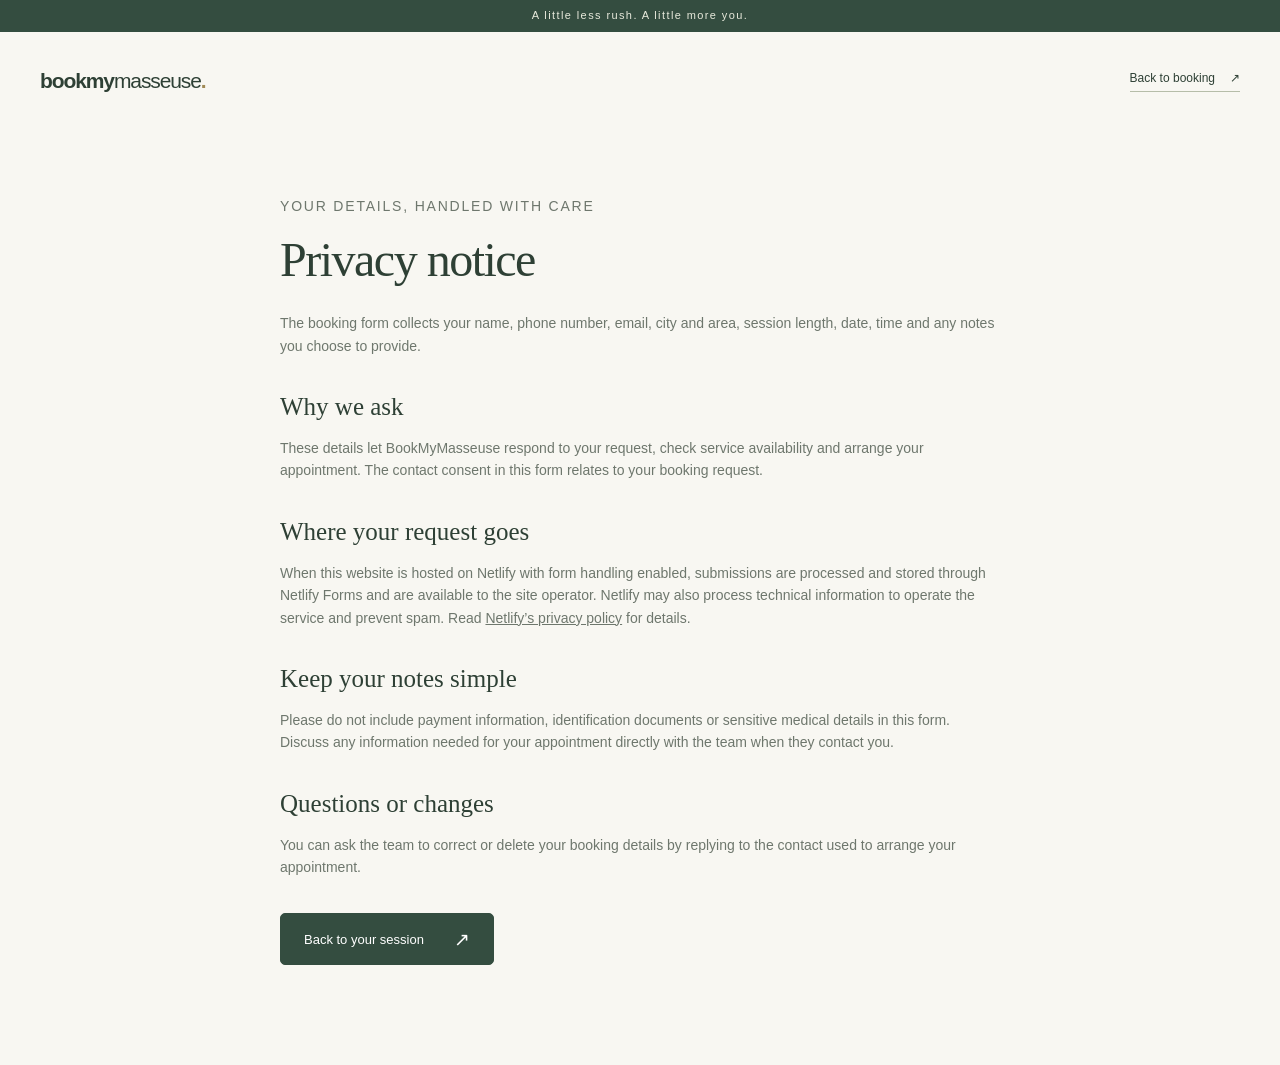
==== privacy.html @ 455a2125 "Initial commit via Netlify [skip ci]" ====
<!doctype html>
<html lang="en"><head><meta charset="utf-8"><meta name="viewport" content="width=device-width, initial-scale=1"><meta name="theme-color" content="#344d40"><meta name="description" content="How BookMyMasseuse uses the details in your booking request."><title>Privacy notice — BookMyMasseuse</title><link rel="icon" href="assets/favicon.svg" type="image/svg+xml"><link rel="stylesheet" href="styles.css"></head><body><div class="announcement">A little less rush. A little more you.</div><header class="site-header"><a class="brand" href="./">bookmy<span class="brand-light">masseuse</span><span class="brand-dot">.</span></a><a class="text-link" href="./#booking">Back to booking <span aria-hidden="true">↗</span></a></header><main class="legal-page container"><p class="eyebrow">YOUR DETAILS, HANDLED WITH CARE</p><h1>Privacy notice</h1><p>The booking form collects your name, phone number, email, city and area, session length, date, time and any notes you choose to provide.</p><h2>Why we ask</h2><p>These details let BookMyMasseuse respond to your request, check service availability and arrange your appointment. The contact consent in this form relates to your booking request.</p><h2>Where your request goes</h2><p>When this website is hosted on Netlify with form handling enabled, submissions are processed and stored through Netlify Forms and are available to the site operator. Netlify may also process technical information to operate the service and prevent spam. Read <a href="https://www.netlify.com/privacy/" target="_blank" rel="noopener noreferrer" style="text-decoration:underline">Netlify’s privacy policy</a> for details.</p><h2>Keep your notes simple</h2><p>Please do not include payment information, identification documents or sensitive medical details in this form. Discuss any information needed for your appointment directly with the team when they contact you.</p><h2>Questions or changes</h2><p>You can ask the team to correct or delete your booking details by replying to the contact used to arrange your appointment.</p><a class="button" href="./#booking">Back to your session <span aria-hidden="true">↗</span></a></main></body></html>
---- styles.css ----
@charset "UTF-8";
:root{--cream:#f8f7f2;--paper:#fffefa;--ink:#2e4035;--green:#344d40;--muted:#6e776d;--line:#dce0d5;--sage:#e8eddf;--serif:Georgia,'Times New Roman',serif;--sans:Arial,Helvetica,sans-serif}
*{box-sizing:border-box}html{scroll-behavior:smooth;scroll-padding-top:100px}body{margin:0;background:var(--cream);color:var(--ink);font-family:var(--sans);font-size:15px;line-height:1.6;-webkit-font-smoothing:antialiased}a{color:inherit}button,input,select,textarea{font:inherit}button,a,input,select,textarea,summary{-webkit-tap-highlight-color:transparent}button{cursor:pointer}img{max-width:100%;display:block}a{text-decoration:none}button:focus-visible,a:focus-visible,summary:focus-visible{outline:3px solid #9c662f;outline-offset:5px}input:focus-visible,select:focus-visible,textarea:focus-visible{outline:2px solid #758a6a;outline-offset:2px}h1,h2,h3,p{margin:0}h1,h2,h3{font-weight:400}h1,h2{font-family:var(--serif)}em{font-weight:400}::selection{background:#d7dfc9}.container{width:min(1200px,calc(100% - 96px));margin-inline:auto}.announcement{background:var(--green);color:#e8eadc;text-align:center;font-size:11px;letter-spacing:1.4px;padding:7px 20px}.site-header{width:min(1320px,calc(100% - 80px));margin:auto;height:98px;display:flex;align-items:center;justify-content:space-between;gap:24px}.brand{display:flex;align-items:center;font-size:21px;font-weight:600;letter-spacing:-1.1px;white-space:nowrap}.brand-mark{width:33px;height:39px;margin-right:11px}.brand-light{font-weight:400}.brand-dot{color:#a08a56}.site-header nav{display:flex;align-items:center;gap:31px}.site-header nav>a:not(.button){font-size:13px}.site-header nav>a:not(.button):hover,.site-footer a:hover{text-decoration:underline;text-underline-offset:6px}.button{display:inline-flex;align-items:center;justify-content:space-between;gap:30px;min-height:52px;padding:14px 23px;background:var(--green);color:white;border:1px solid var(--green);border-radius:5px;font-size:13px;font-weight:500;line-height:1.5;transition:background .2s,transform .2s}.button:hover{background:#223a2d;transform:translateY(-2px)}.button:disabled{opacity:.7;cursor:wait;transform:none}.button span{font-size:19px;font-weight:400;line-height:1}.button-small{min-height:44px;padding:10px 18px;gap:22px}.menu-toggle{display:none}.hero{display:grid;grid-template-columns:1.06fr 1fr;gap:70px;align-items:center;padding-top:32px;padding-bottom:66px}.eyebrow{font-size:10px;font-weight:500;letter-spacing:1.8px;line-height:1.6}.hero-copy>.eyebrow{display:flex;align-items:center;gap:12px}.little-line{height:1px;background:#9b9f84;width:24px}.hero h1{font-size:clamp(55px,5.6vw,80px);line-height:1.08;letter-spacing:-3px;margin:25px 0 25px}.hero h1 em{color:#7d8c68}.hero-description{max-width:370px;color:var(--muted);font-size:15px;line-height:1.85}.hero-actions{display:flex;align-items:center;gap:26px;margin-top:31px}.text-link{display:inline-flex;align-items:center;gap:15px;font-size:12px;border-bottom:1px solid #b6bda9;padding-bottom:3px}.text-link:hover{border-color:var(--ink)}.hero-notes{display:flex;gap:19px;margin-top:31px;color:var(--muted);font-size:10px}.hero-notes>span{display:flex;align-items:center;gap:4px}.hero-notes svg{width:17px;height:17px}.hero-visual{position:relative;padding:9px 0 0 20px}.image-frame{height:482px;overflow:hidden;border-radius:220px 220px 10px 10px;background:#c3b7a4}.image-frame img{width:100%;height:100%;object-fit:cover;object-position:56% center;filter:saturate(.65)}.calm-badge{position:absolute;left:-23px;bottom:66px;background:#edf0e3;border:6px solid var(--cream);border-radius:80px;width:137px;height:137px;display:flex;flex-direction:column;align-items:center;justify-content:center;transform:rotate(-9deg);text-align:center}.calm-badge svg{width:28px;height:30px;margin-bottom:4px}.calm-badge span{font-family:var(--serif);font-size:16px;line-height:1.2}.photo-caption{display:flex;align-items:center;justify-content:flex-end;gap:9px;font-size:8px;letter-spacing:1.8px;padding-top:15px}.caption-dot{width:5px;height:5px;border-radius:100%;background:#a08a56}.benefits{border-top:1px solid var(--line);border-bottom:1px solid var(--line);background:#f2f3eb}.benefits-inner{display:flex;justify-content:space-between;align-items:center;gap:20px;min-height:79px}.benefits-inner>span{font-family:var(--serif);font-size:17px}.benefits p{font-size:11px;display:flex;gap:12px;align-items:center}.benefits p>span{font-size:23px;color:#8b9678}.section{padding-block:88px}.section-heading{display:flex;align-items:flex-end;justify-content:space-between;gap:24px;margin-bottom:35px}.section-heading h2,.how-intro h2,.faq-section h2{font-size:39px;line-height:1.2;letter-spacing:-1.3px;margin-top:12px}.section-heading>p{color:var(--muted);font-size:12px;line-height:1.85}.how-section{background:#ecefe5;padding-block:65px}.how-layout{display:grid;grid-template-columns:1fr 1fr;gap:90px}.how-intro h2{margin:16px 0 30px}.steps article{display:flex;gap:25px;border-bottom:1px solid #d3dacb;padding:22px 0}.steps article:first-child{padding-top:0}.steps article:last-child{padding-bottom:0;border:0}.steps article>span{font-size:11px;color:#879178;padding-top:4px}.steps h3{font-size:16px;margin-bottom:5px}.steps p{font-size:12px;color:var(--muted);line-height:1.8;max-width:330px}.booking-layout{display:grid;grid-template-columns:330px 1fr;border:1px solid var(--line);border-radius:9px;overflow:hidden;background:var(--paper)}.booking-summary{padding:35px 30px;background:var(--green);color:#f6f5e9;display:flex;flex-direction:column;justify-content:space-between}.summary-label{font-size:8px;letter-spacing:1.7px;color:#c8d0bc}.booking-summary h3{font-size:32px;font-family:var(--serif);line-height:1.2;margin-top:28px;letter-spacing:-.5px}.booking-summary>div>p:not(.summary-footnote){font-size:12px;color:#cdd6c8;margin-top:12px}.summary-rule{height:1px;background:#5c6d5d;margin:32px 0 22px}.booking-summary dl{margin:0}.booking-summary dl>div{display:flex;justify-content:space-between;gap:10px;font-size:12px;margin-bottom:16px}.booking-summary dt{color:#c3cebf}.booking-summary dd{margin:0;text-align:right}.booking-summary dl>div:last-child{border-top:1px solid #5c6d5d;padding-top:20px;margin-top:23px;align-items:center}.booking-summary dl>div:last-child dd{font-family:var(--serif);font-size:29px;line-height:1}.summary-footnote{font-size:10px;line-height:1.8;color:#c4cebf;margin-top:20px}.summary-bottom{display:flex;align-items:center;gap:14px;margin-top:50px}.summary-bottom>span{font-size:38px;color:#b7c4a5}.summary-bottom p{font-family:var(--serif);font-size:16px;line-height:1.5}#booking-form{padding:33px 35px}fieldset{border:0;padding:0;margin:0 0 28px;min-width:0}legend{padding:0;margin-bottom:18px;font-size:14px;width:100%;display:flex;align-items:center;gap:10px}legend>span{font-size:9px;border:1px solid #d8dfd0;border-radius:50%;width:24px;height:24px;display:inline-grid;place-items:center;color:#7a896c}.form-grid{display:grid;grid-template-columns:1fr 1fr;gap:18px}.field{display:flex;flex-direction:column;gap:6px;min-width:0}.field label{font-size:11px}.field label span{color:var(--muted)}.field input,.field select,.field textarea{width:100%;max-width:100%;border:1px solid #dce0d6;border-radius:4px;background:#fffefa;color:var(--ink);padding:11px 12px;font-size:12px;min-height:44px}.field input::placeholder,.field textarea::placeholder{color:#8b9086;opacity:1}.field textarea{resize:vertical;line-height:1.7}.field-full{grid-column:1/-1}.consent{display:flex;align-items:flex-start;gap:9px;color:var(--muted);font-size:10px;line-height:1.7}.consent input{accent-color:var(--green);margin:3px 0 0;min-width:15px;height:15px}.consent a{text-decoration:underline;text-underline-offset:2px}.form-submit{display:flex;align-items:center;justify-content:space-between;gap:18px;margin-top:22px}.form-submit>p{font-size:10px;color:var(--muted);line-height:1.6}.form-status{background:#f4ead8;color:#634921;border:1px solid #e6cda9;border-radius:4px;padding:12px;font-size:12px;line-height:1.7;margin-top:20px}.form-help{font-size:11px;color:var(--muted);margin-top:15px}.hidden,[hidden]{display:none!important}.faq-section{display:grid;grid-template-columns:1fr 1.65fr;gap:70px;padding-top:0}.faq-section>div>p:last-child{font-size:12px;color:var(--muted);margin-top:18px}.faqs details{border-bottom:1px solid var(--line)}.faqs details:first-child{border-top:1px solid var(--line)}summary{list-style:none;cursor:pointer;font-size:13px;padding:20px 30px 20px 0;position:relative}summary::-webkit-details-marker{display:none}summary:after{content:'+';position:absolute;right:4px;top:15px;font-size:23px;font-weight:300;color:#7b886e}details[open] summary:after{content:'−'}.faqs details p{font-size:12px;color:var(--muted);line-height:1.9;padding:0 26px 20px 0;max-width:570px}.closing{text-align:center;background:#e6ebdc;padding:62px 24px}.closing h2{font-size:52px;letter-spacing:-1.7px;margin:12px 0 25px}.closing h2 em{color:#738663}.button-cream{background:transparent;color:var(--green);border-color:#a4b296}.button-cream:hover{background:var(--green);color:white}.site-footer{padding-block:35px;display:flex;justify-content:space-between;align-items:center;gap:20px}.site-footer .brand{font-size:17px}.site-footer p{font-family:var(--serif);font-size:15px;color:var(--muted)}.site-footer>div{display:flex;gap:22px;font-size:9px;color:var(--muted)}.skip-link{position:absolute;left:16px;top:-100px;z-index:10;background:var(--paper);padding:12px}.skip-link:focus{top:12px}.legal-page{max-width:720px;padding:65px 0 100px}.legal-page h1{font-size:48px;line-height:1.15;margin:15px 0 25px;letter-spacing:-1.5px}.legal-page h2{font-size:25px;margin:30px 0 10px}.legal-page p{font-size:14px;color:var(--muted);margin-bottom:15px}.legal-page .button{margin-top:20px}.success-symbol{height:65px;width:65px;display:grid;place-items:center;background:var(--sage);border-radius:50%;font-size:30px;margin-bottom:30px}
@media(min-width:1500px){.hero{padding-top:45px;padding-bottom:80px}.image-frame{height:530px}.hero h1{font-size:84px}}
@media(max-width:1100px){.container{width:calc(100% - 64px)}.hero{gap:35px}.hero h1{font-size:64px}.hero-actions{gap:18px;flex-wrap:wrap}.image-frame{height:450px}.booking-layout{grid-template-columns:285px 1fr}.booking-summary{padding:30px 25px}#booking-form{padding:30px 25px}.how-layout{gap:50px}.benefits-inner>span{font-size:15px}.benefits p{font-size:10px;gap:6px}.site-header nav{gap:22px}.site-footer{flex-wrap:wrap}.hero-notes{gap:10px;font-size:9px}}
@media(max-width:800px){.container{width:calc(100% - 40px)}.site-header{width:calc(100% - 40px);height:80px}.brand{font-size:19px}.brand-mark{width:29px;margin-right:8px}.menu-toggle{display:flex;flex-direction:column;justify-content:center;gap:6px;width:42px;height:42px;padding:9px;border:1px solid #d0d9c8;border-radius:5px;background:transparent}.menu-toggle span{display:block;width:22px;height:1px;background:var(--green)}.site-header nav{display:none;position:absolute;left:20px;right:20px;top:104px;z-index:5;background:var(--paper);border:1px solid var(--line);border-radius:6px;padding:22px;box-shadow:0 12px 30px #2e403514;align-items:stretch}.site-header nav.open{display:flex;flex-direction:column;gap:20px}.hero{gap:25px;padding-top:18px;padding-bottom:40px}.hero h1{font-size:52px;letter-spacing:-2px;margin:20px 0}.hero-description{font-size:13px}.hero-actions{margin-top:24px;gap:18px}.hero-actions .button{padding:12px 16px;gap:20px;min-height:48px;font-size:12px}.hero-actions .text-link{font-size:11px}.hero-notes{flex-direction:column;gap:6px;margin-top:20px}.image-frame{height:400px}.hero-visual{padding-left:5px}.calm-badge{width:110px;height:110px;left:-12px;bottom:50px}.calm-badge span{font-size:14px}.photo-caption{font-size:6px;letter-spacing:1.2px}.benefits-inner{display:grid;grid-template-columns:1fr 1fr;padding-block:18px;gap:7px 20px}.benefits-inner>span{font-size:16px}.section{padding-block:60px}.section-heading h2,.how-intro h2,.faq-section h2{font-size:33px}.section-heading>p{font-size:11px}.how-layout{grid-template-columns:1fr;gap:34px}.how-intro h2 br{display:none}.how-intro h2{margin-bottom:20px}.steps p{max-width:none}.how-section{padding-block:50px}.booking-heading{display:block}.booking-heading>p{margin-top:15px}.booking-heading>p br{display:none}.booking-layout{grid-template-columns:1fr}.booking-summary{padding:27px;display:block}.booking-summary h3{margin-top:13px;font-size:29px}.booking-summary .summary-rule{margin:20px 0}.booking-summary dl{display:flex;gap:25px;justify-content:space-between;flex-wrap:wrap}.booking-summary dl>div{display:block;margin:0}.booking-summary dd{text-align:left;margin-top:5px}.booking-summary dl>div:last-child{margin:0;padding:0;border:0}.booking-summary dl>div:last-child dd{font-size:25px}.summary-footnote{max-width:480px;margin-top:20px}.summary-bottom{display:none}.faq-section{grid-template-columns:1fr 1.5fr;gap:30px;padding-top:0}.closing h2{font-size:42px}.site-footer p{display:none}}
@media(max-width:560px){.announcement{font-size:9px;padding:6px 10px}.hero{grid-template-columns:1fr;gap:30px;padding-top:22px}.hero h1{font-size:63px;max-width:400px}.hero-description{max-width:330px;font-size:14px}.hero-actions{flex-wrap:nowrap;gap:25px}.hero-notes{flex-direction:row;gap:16px;font-size:9px;margin-top:22px}.hero-visual{width:100%;padding:0 12px 0 26px;max-width:430px;margin:0 auto}.image-frame{height:360px;border-radius:180px 180px 8px 8px}.image-frame img{object-position:60% center}.calm-badge{left:0;bottom:50px;width:116px;height:116px}.photo-caption{font-size:7px}.benefits-inner{gap:10px 15px}.benefits-inner>span{font-size:15px;grid-column:1/-1;margin-bottom:5px}.benefits p{font-size:10px}.benefits p:last-child{grid-column:1/-1}.section-heading{display:block;margin-bottom:26px}.section-heading h2,.how-intro h2,.faq-section h2{font-size:34px}.section-heading>p{font-size:12px;margin-top:15px}.section-heading>p br{display:none}.how-intro .eyebrow{font-size:9px}.how-intro h2{line-height:1.25}.steps article{gap:18px}.booking-summary{padding:25px 22px}.booking-summary dl{gap:18px}.booking-summary dl>div{font-size:11px}.booking-summary dl>div:last-child dd{font-size:24px}#booking-form{padding:26px 21px}.form-grid{gap:16px 12px}.field input,.field select,.field textarea{font-size:16px;padding:11px 9px}.field label{font-size:10px}.field input::placeholder,.field textarea::placeholder{font-size:12px}.field:has(#name),.field:has(#email),.field:has(#phone),.field:has(#area){grid-column:1/-1}.consent{font-size:10px;gap:8px}.form-submit{align-items:stretch;flex-direction:column}.form-submit>p{display:none}.form-submit .button{width:100%}.faq-section{grid-template-columns:1fr;gap:25px}.faq-section>div>p:last-child br{display:none}.faqs summary{font-size:12px;padding-right:25px}.closing{padding:50px 20px}.closing .eyebrow{font-size:8px}.closing h2{font-size:37px}.site-footer{flex-direction:column;align-items:flex-start;gap:15px;padding-block:28px}.site-footer>div{justify-content:space-between;width:100%;font-size:9px}.legal-page{padding-top:35px}.legal-page h1{font-size:39px}}
@media(prefers-reduced-motion:reduce){html{scroll-behavior:auto}*,*:before,*:after{animation:none!important;transition:none!important}}

/* One signature massage, with photography taking the place of service cards. */
.signature-card{display:grid;grid-template-columns:1fr 1.05fr;background:#e9eddf;border:1px solid #dce1d4;border-radius:9px;overflow:hidden}
.signature-image{min-height:440px;position:relative;background:#d7dcd1}
.signature-image img{position:absolute;width:100%;height:100%;object-fit:cover;object-position:center 55%;filter:saturate(.65)}
.signature-copy{padding:45px 42px;align-self:center}
.signature-copy h3{font-family:var(--serif);font-size:43px;line-height:1.14;letter-spacing:-1.2px;margin:18px 0}
.signature-copy h3 em{color:#7d8c68}
.signature-copy>p:not(.eyebrow){font-size:13px;line-height:1.9;color:var(--muted);max-width:390px}
.signature-details{list-style:none;padding:0;margin:22px 0 28px;font-size:12px;color:#59684f}
.signature-details li{position:relative;padding-left:22px;margin:9px 0}
.signature-details li:before{content:'✓';position:absolute;left:0;color:#7d8c68}
.signature-booking{display:flex;gap:20px;justify-content:space-between;align-items:center;border-top:1px solid #cdd3c2;padding-top:25px}
.signature-booking>div{font-size:11px;white-space:nowrap}
.signature-booking strong{font-size:24px;font-weight:400;font-family:var(--serif)}
.signature-booking small{display:block;font-size:10px;color:var(--muted)}
.signature-booking .button{gap:20px;padding:13px 17px;font-size:12px}
.how-photo{width:100%;max-width:430px;height:190px;object-fit:cover;object-position:center 64%;border-radius:6px;margin-top:28px;filter:saturate(.65)}
.field input[readonly]{background:#f2f4ec;color:#53644c;cursor:default}
@media(max-width:1100px){.signature-copy{padding:32px 28px}.signature-copy h3{font-size:38px}.signature-booking{gap:14px;flex-wrap:wrap}}
@media(max-width:800px){.signature-copy{padding:30px 25px}.signature-copy h3{font-size:34px}.signature-image{min-height:470px}.how-photo{max-width:none;height:240px}.signature-booking .button{width:100%}}
@media(max-width:560px){.signature-card{grid-template-columns:1fr}.signature-image{min-height:300px}.signature-image img{object-position:center 57%}.signature-copy{padding:30px 24px}.signature-copy h3{font-size:38px}.signature-copy>p:not(.eyebrow){font-size:12px}.signature-details{font-size:11px}.signature-booking{gap:20px}.signature-booking .button{width:auto}.signature-booking strong{font-size:25px}.how-photo{height:205px}}
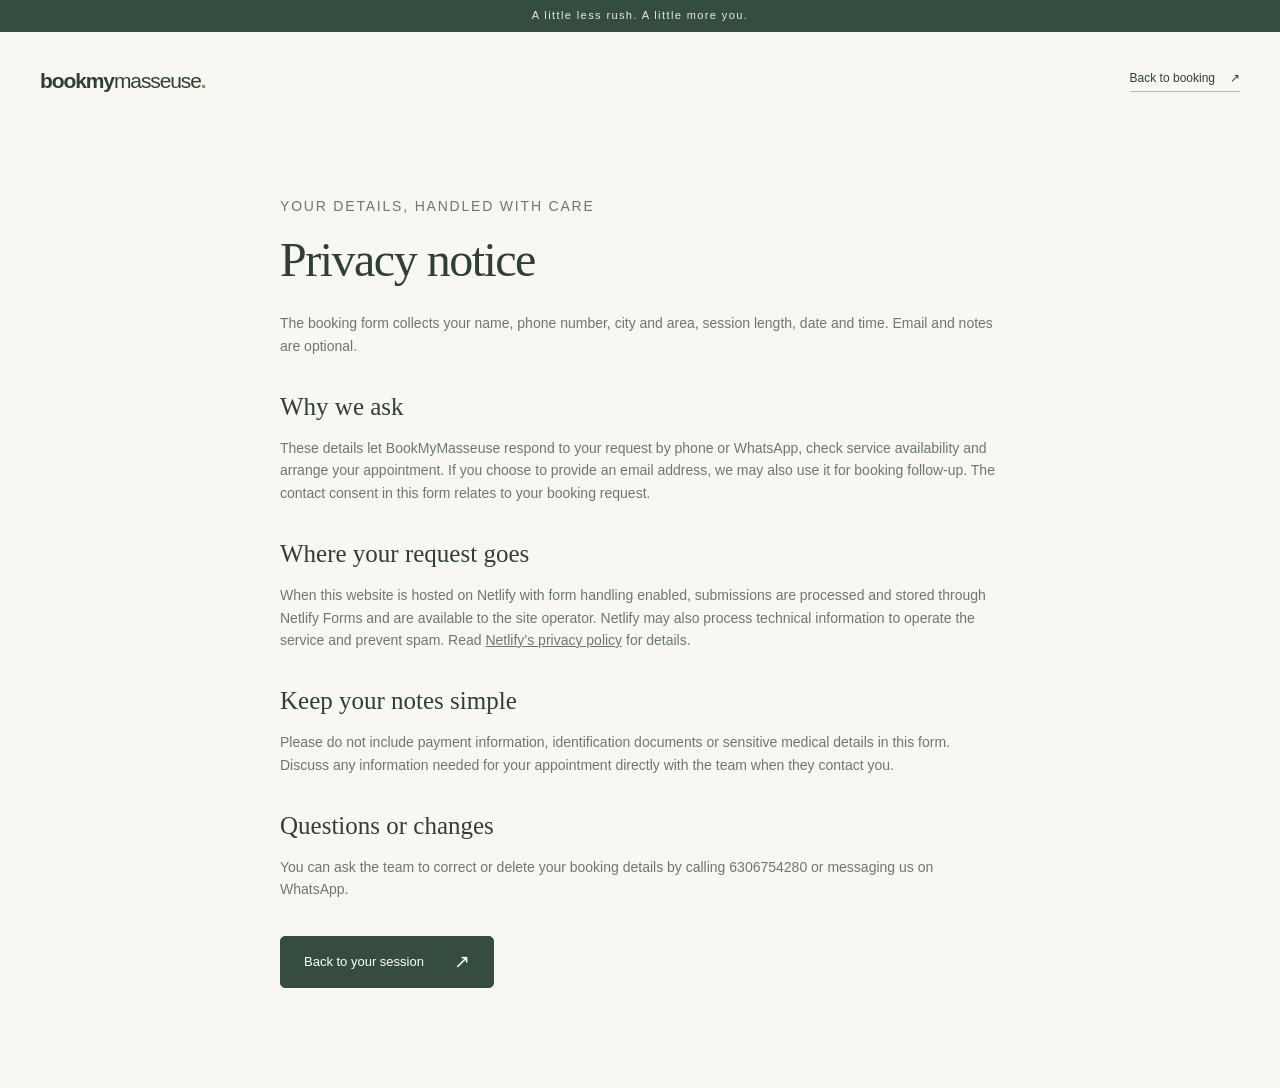
==== commit b9ff199d: "Simplify booking with review and direct support" ====
--- a/privacy.html
+++ b/privacy.html
@@ -1,2 +1,2 @@
 <!doctype html>
-<html lang="en"><head><meta charset="utf-8"><meta name="viewport" content="width=device-width, initial-scale=1"><meta name="theme-color" content="#344d40"><meta name="description" content="How BookMyMasseuse uses the details in your booking request."><title>Privacy notice — BookMyMasseuse</title><link rel="icon" href="assets/favicon.svg" type="image/svg+xml"><link rel="stylesheet" href="styles.css"></head><body><div class="announcement">A little less rush. A little more you.</div><header class="site-header"><a class="brand" href="./">bookmy<span class="brand-light">masseuse</span><span class="brand-dot">.</span></a><a class="text-link" href="./#booking">Back to booking <span aria-hidden="true">↗</span></a></header><main class="legal-page container"><p class="eyebrow">YOUR DETAILS, HANDLED WITH CARE</p><h1>Privacy notice</h1><p>The booking form collects your name, phone number, email, city and area, session length, date, time and any notes you choose to provide.</p><h2>Why we ask</h2><p>These details let BookMyMasseuse respond to your request, check service availability and arrange your appointment. The contact consent in this form relates to your booking request.</p><h2>Where your request goes</h2><p>When this website is hosted on Netlify with form handling enabled, submissions are processed and stored through Netlify Forms and are available to the site operator. Netlify may also process technical information to operate the service and prevent spam. Read <a href="https://www.netlify.com/privacy/" target="_blank" rel="noopener noreferrer" style="text-decoration:underline">Netlify’s privacy policy</a> for details.</p><h2>Keep your notes simple</h2><p>Please do not include payment information, identification documents or sensitive medical details in this form. Discuss any information needed for your appointment directly with the team when they contact you.</p><h2>Questions or changes</h2><p>You can ask the team to correct or delete your booking details by replying to the contact used to arrange your appointment.</p><a class="button" href="./#booking">Back to your session <span aria-hidden="true">↗</span></a></main></body></html>
+<html lang="en"><head><meta charset="utf-8"><meta name="viewport" content="width=device-width, initial-scale=1"><meta name="theme-color" content="#344d40"><meta name="description" content="How BookMyMasseuse uses the details in your booking request."><title>Privacy notice — BookMyMasseuse</title><link rel="icon" href="assets/favicon.svg" type="image/svg+xml"><link rel="stylesheet" href="styles.css?v=booking-review-1"></head><body><div class="announcement">A little less rush. A little more you.</div><header class="site-header"><a class="brand" href="./">bookmy<span class="brand-light">masseuse</span><span class="brand-dot">.</span></a><a class="text-link" href="./#booking">Back to booking <span aria-hidden="true">↗</span></a></header><main class="legal-page container"><p class="eyebrow">YOUR DETAILS, HANDLED WITH CARE</p><h1>Privacy notice</h1><p>The booking form collects your name, phone number, city and area, session length, date and time. Email and notes are optional.</p><h2>Why we ask</h2><p>These details let BookMyMasseuse respond to your request by phone or WhatsApp, check service availability and arrange your appointment. If you choose to provide an email address, we may also use it for booking follow-up. The contact consent in this form relates to your booking request.</p><h2>Where your request goes</h2><p>When this website is hosted on Netlify with form handling enabled, submissions are processed and stored through Netlify Forms and are available to the site operator. Netlify may also process technical information to operate the service and prevent spam. Read <a href="https://www.netlify.com/privacy/" target="_blank" rel="noopener noreferrer" style="text-decoration:underline">Netlify’s privacy policy</a> for details.</p><h2>Keep your notes simple</h2><p>Please do not include payment information, identification documents or sensitive medical details in this form. Discuss any information needed for your appointment directly with the team when they contact you.</p><h2>Questions or changes</h2><p>You can ask the team to correct or delete your booking details by calling <a href="tel:+916306754280">6306754280</a> or messaging us on <a href="https://wa.me/916306754280" target="_blank" rel="noopener noreferrer">WhatsApp</a>.</p><a class="button" href="./#booking">Back to your session <span aria-hidden="true">↗</span></a></main></body></html>
--- a/styles.css
+++ b/styles.css
@@ -28,3 +28,43 @@
 @media(max-width:1100px){.signature-copy{padding:32px 28px}.signature-copy h3{font-size:38px}.signature-booking{gap:14px;flex-wrap:wrap}}
 @media(max-width:800px){.signature-copy{padding:30px 25px}.signature-copy h3{font-size:34px}.signature-image{min-height:470px}.how-photo{max-width:none;height:240px}.signature-booking .button{width:100%}}
 @media(max-width:560px){.signature-card{grid-template-columns:1fr}.signature-image{min-height:300px}.signature-image img{object-position:center 57%}.signature-copy{padding:30px 24px}.signature-copy h3{font-size:38px}.signature-copy>p:not(.eyebrow){font-size:12px}.signature-details{font-size:11px}.signature-booking{gap:20px}.signature-booking .button{width:auto}.signature-booking strong{font-size:25px}.how-photo{height:205px}}
+
+.hero h1{font-size:clamp(48px,5.25vw,74px);line-height:1.05;letter-spacing:-2.5px}
+@media(max-width:800px){.hero h1{font-size:clamp(42px,6.8vw,54px);letter-spacing:-1.8px}.hero-copy>.eyebrow{font-size:9px;letter-spacing:1.3px}}
+@media(max-width:560px){.hero h1{font-size:clamp(46px,14vw,62px)}}
+
+.price-pair,.hero-pricing{display:inline-flex;align-items:baseline;gap:12px;flex-wrap:wrap}
+.original-price{font-style:normal;font-weight:400;text-decoration-thickness:1.5px;color:#7c8375}
+.hero-pricing .original-price{font-size:.43em;letter-spacing:-.8px}
+.signature-booking .original-price{font-size:16px}
+.booking-summary .original-price{font-size:17px;color:#d0d9c8}
+.booking-summary dd.price-pair{justify-content:flex-end;gap:9px}
+.confirmation-wait{display:inline-block;background:var(--sage);border:1px solid var(--line);border-radius:6px;padding:12px 16px}
+.legal-page .confirmation-wait{color:var(--green);font-size:14px;margin-top:6px}
+@media(max-width:800px){.booking-summary dd.price-pair{justify-content:flex-start}}
+
+/* Booking review and direct support. */
+.session-caption{font-size:12px;color:var(--muted);margin:-4px 0 20px}
+.booking-help{font-size:11px;line-height:1.8;color:var(--muted);margin-top:18px}
+.booking-help a,.confirmation-contact p a{color:var(--green);text-decoration:underline;text-underline-offset:3px}
+.review-open{overflow:hidden}
+#booking-review{width:min(560px,calc(100% - 32px));max-height:90vh;max-height:90dvh;padding:30px;border:1px solid var(--line);border-radius:12px;background:var(--paper);color:var(--ink);box-shadow:0 24px 90px #182d2640;overflow-y:auto;overscroll-behavior:contain}
+#booking-review::backdrop{background:#182d267a;backdrop-filter:blur(3px)}
+.review-header{display:flex;align-items:center;justify-content:space-between;gap:16px}
+.review-close{display:grid;place-items:center;width:36px;height:36px;border:1px solid var(--line);border-radius:50%;background:transparent;color:var(--ink);font-size:24px}
+#review-title{font-size:36px;line-height:1.2;letter-spacing:-1px;margin:12px 0}
+#review-intro,.review-note{font-size:12px;color:var(--muted);line-height:1.8}
+.review-details{margin:23px 0;display:grid;gap:12px}
+.review-details>div{display:grid;grid-template-columns:125px minmax(0,1fr);gap:18px;font-size:13px}
+.review-details dt{color:var(--muted)}
+.review-details dd{margin:0;text-align:right;overflow-wrap:anywhere;white-space:pre-wrap}
+.review-details .review-total{border-top:1px solid var(--line);padding-top:20px;margin-top:6px;align-items:center}
+.review-total strong{font-size:26px;font-family:var(--serif);font-weight:400;margin-left:8px}
+.review-actions{display:flex;gap:12px;justify-content:space-between;margin-top:24px}
+.review-actions .button{min-height:48px;font-size:12px}
+.confirmation-contact{border-top:1px solid var(--line);margin:26px 0;padding-top:4px}
+.contact-actions{display:flex;flex-wrap:wrap;gap:12px;margin:0 0 30px}
+.legal-page .contact-actions .button{margin-top:8px}
+.site-footer>div{flex-wrap:wrap}
+@media(max-width:800px){.booking-summary dl{display:grid;grid-template-columns:1fr 1fr;gap:18px}.booking-summary dl>div:last-child{grid-column:1/-1}}
+@media(max-width:560px){#booking-review{padding:22px 20px}#review-title{font-size:30px}.review-details>div{grid-template-columns:100px minmax(0,1fr);gap:12px;font-size:12px}.review-actions{flex-direction:column-reverse}.review-actions .button{width:100%}.contact-actions{flex-direction:column}.contact-actions .button{width:100%}}
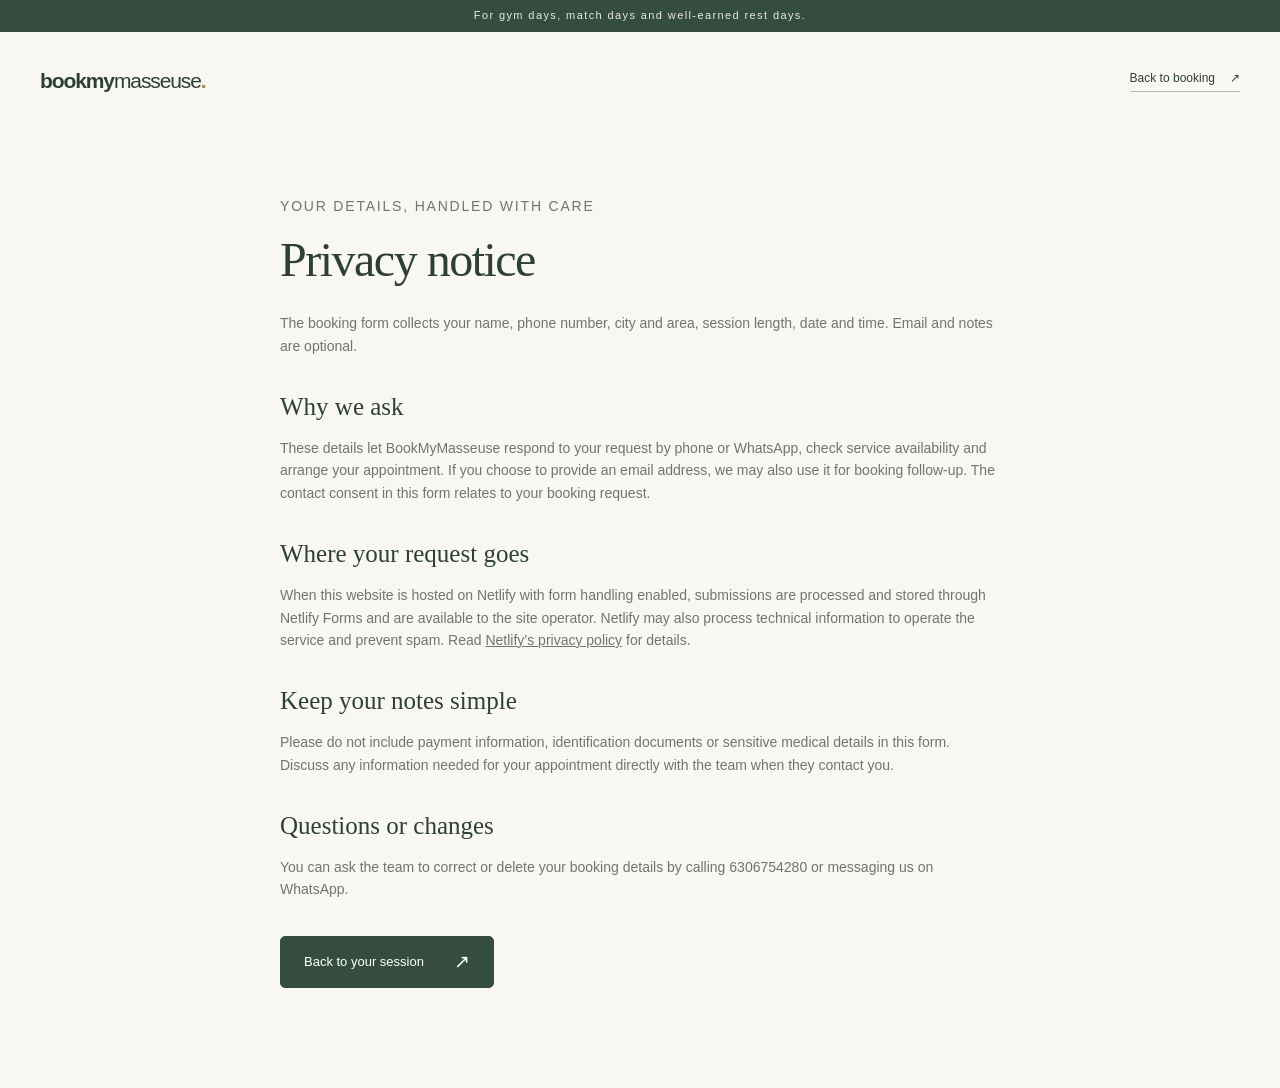
==== commit 632079b5: "Focus homepage on gym and sports audiences" ====
--- a/privacy.html
+++ b/privacy.html
@@ -1,2 +1,2 @@
 <!doctype html>
-<html lang="en"><head><meta charset="utf-8"><meta name="viewport" content="width=device-width, initial-scale=1"><meta name="theme-color" content="#344d40"><meta name="description" content="How BookMyMasseuse uses the details in your booking request."><title>Privacy notice — BookMyMasseuse</title><link rel="icon" href="assets/favicon.svg" type="image/svg+xml"><link rel="stylesheet" href="styles.css?v=booking-review-1"></head><body><div class="announcement">A little less rush. A little more you.</div><header class="site-header"><a class="brand" href="./">bookmy<span class="brand-light">masseuse</span><span class="brand-dot">.</span></a><a class="text-link" href="./#booking">Back to booking <span aria-hidden="true">↗</span></a></header><main class="legal-page container"><p class="eyebrow">YOUR DETAILS, HANDLED WITH CARE</p><h1>Privacy notice</h1><p>The booking form collects your name, phone number, city and area, session length, date and time. Email and notes are optional.</p><h2>Why we ask</h2><p>These details let BookMyMasseuse respond to your request by phone or WhatsApp, check service availability and arrange your appointment. If you choose to provide an email address, we may also use it for booking follow-up. The contact consent in this form relates to your booking request.</p><h2>Where your request goes</h2><p>When this website is hosted on Netlify with form handling enabled, submissions are processed and stored through Netlify Forms and are available to the site operator. Netlify may also process technical information to operate the service and prevent spam. Read <a href="https://www.netlify.com/privacy/" target="_blank" rel="noopener noreferrer" style="text-decoration:underline">Netlify’s privacy policy</a> for details.</p><h2>Keep your notes simple</h2><p>Please do not include payment information, identification documents or sensitive medical details in this form. Discuss any information needed for your appointment directly with the team when they contact you.</p><h2>Questions or changes</h2><p>You can ask the team to correct or delete your booking details by calling <a href="tel:+916306754280">6306754280</a> or messaging us on <a href="https://wa.me/916306754280" target="_blank" rel="noopener noreferrer">WhatsApp</a>.</p><a class="button" href="./#booking">Back to your session <span aria-hidden="true">↗</span></a></main></body></html>
+<html lang="en"><head><meta charset="utf-8"><meta name="viewport" content="width=device-width, initial-scale=1"><meta name="theme-color" content="#344d40"><meta name="description" content="How BookMyMasseuse uses the details in your booking request."><title>Privacy notice — BookMyMasseuse</title><link rel="icon" href="assets/favicon.svg" type="image/svg+xml"><link rel="stylesheet" href="styles.css?v=fitness-focus-1"></head><body><div class="announcement">For gym days, match days and well-earned rest days.</div><header class="site-header"><a class="brand" href="./">bookmy<span class="brand-light">masseuse</span><span class="brand-dot">.</span></a><a class="text-link" href="./#booking">Back to booking <span aria-hidden="true">↗</span></a></header><main class="legal-page container"><p class="eyebrow">YOUR DETAILS, HANDLED WITH CARE</p><h1>Privacy notice</h1><p>The booking form collects your name, phone number, city and area, session length, date and time. Email and notes are optional.</p><h2>Why we ask</h2><p>These details let BookMyMasseuse respond to your request by phone or WhatsApp, check service availability and arrange your appointment. If you choose to provide an email address, we may also use it for booking follow-up. The contact consent in this form relates to your booking request.</p><h2>Where your request goes</h2><p>When this website is hosted on Netlify with form handling enabled, submissions are processed and stored through Netlify Forms and are available to the site operator. Netlify may also process technical information to operate the service and prevent spam. Read <a href="https://www.netlify.com/privacy/" target="_blank" rel="noopener noreferrer" style="text-decoration:underline">Netlify’s privacy policy</a> for details.</p><h2>Keep your notes simple</h2><p>Please do not include payment information, identification documents or sensitive medical details in this form. Discuss any information needed for your appointment directly with the team when they contact you.</p><h2>Questions or changes</h2><p>You can ask the team to correct or delete your booking details by calling <a href="tel:+916306754280">6306754280</a> or messaging us on <a href="https://wa.me/916306754280" target="_blank" rel="noopener noreferrer">WhatsApp</a>.</p><a class="button" href="./#booking">Back to your session <span aria-hidden="true">↗</span></a></main></body></html>
--- a/styles.css
+++ b/styles.css
@@ -68,3 +68,25 @@
 .site-footer>div{flex-wrap:wrap}
 @media(max-width:800px){.booking-summary dl{display:grid;grid-template-columns:1fr 1fr;gap:18px}.booking-summary dl>div:last-child{grid-column:1/-1}}
 @media(max-width:560px){#booking-review{padding:22px 20px}#review-title{font-size:30px}.review-details>div{grid-template-columns:100px minmax(0,1fr);gap:12px;font-size:12px}.review-actions{flex-direction:column-reverse}.review-actions .button{width:100%}.contact-actions{flex-direction:column}.contact-actions .button{width:100%}}
+
+/* Sports and gym positioning, with clear fitness imagery. */
+.hero h1{font-size:clamp(45px,4.8vw,68px)}
+.hero-description{max-width:410px}
+.image-frame{height:560px;border-radius:150px 150px 12px 12px}
+.image-frame img{object-position:center;filter:none}
+.hero-pricing{margin-top:16px}
+.hero-pricing>span{font-size:.85em}
+.audience-section{padding-bottom:0}
+.audience-layout{display:grid;grid-template-columns:1.1fr 1fr;gap:42px;align-items:center}
+.audience-photo{margin:0;border-radius:10px;overflow:hidden;background:var(--sage)}
+.audience-photo img{width:100%;height:390px;object-fit:cover}
+.audience-photo figcaption{padding:15px 20px;font-size:9px;letter-spacing:1.5px}
+.audience-moments article{padding:20px 0;border-bottom:1px solid var(--line)}
+.audience-moments article:first-child{padding-top:0}
+.audience-moments article:last-child{border-bottom:0;padding-bottom:0}
+.audience-moments .eyebrow{font-size:9px;color:#647553}
+.audience-moments h3{font-family:var(--serif);font-size:25px;line-height:1.2;margin:8px 0}
+.audience-moments p{font-size:13px;color:var(--muted);line-height:1.8}
+@media(max-width:1100px){.hero{gap:30px}.image-frame{height:510px}.audience-layout{gap:28px}.audience-photo img{height:420px}}
+@media(max-width:800px){.hero h1{font-size:clamp(38px,5.7vw,46px)}.image-frame{height:470px;border-radius:100px 100px 10px 10px}.audience-layout{grid-template-columns:1fr}.audience-photo img{height:auto}.audience-moments{display:grid;grid-template-columns:1fr 1fr;gap:22px}.audience-moments article,.audience-moments article:first-child,.audience-moments article:last-child{padding:0;border:0}.audience-moments article:last-child{grid-column:1/-1}.closing h2{max-width:650px;margin-inline:auto}}
+@media(max-width:560px){.hero h1{font-size:clamp(42px,10.8vw,60px)}.hero-visual{max-width:380px;padding:0 8px 0 16px}.image-frame{height:490px;border-radius:120px 120px 10px 10px}.hero-copy>.eyebrow{font-size:9px;letter-spacing:1px}.audience-moments{grid-template-columns:1fr;gap:0}.audience-moments article,.audience-moments article:first-child{padding:20px 0;border-bottom:1px solid var(--line)}.audience-moments article:last-child{padding-top:20px}.audience-moments h3{font-size:26px}}
